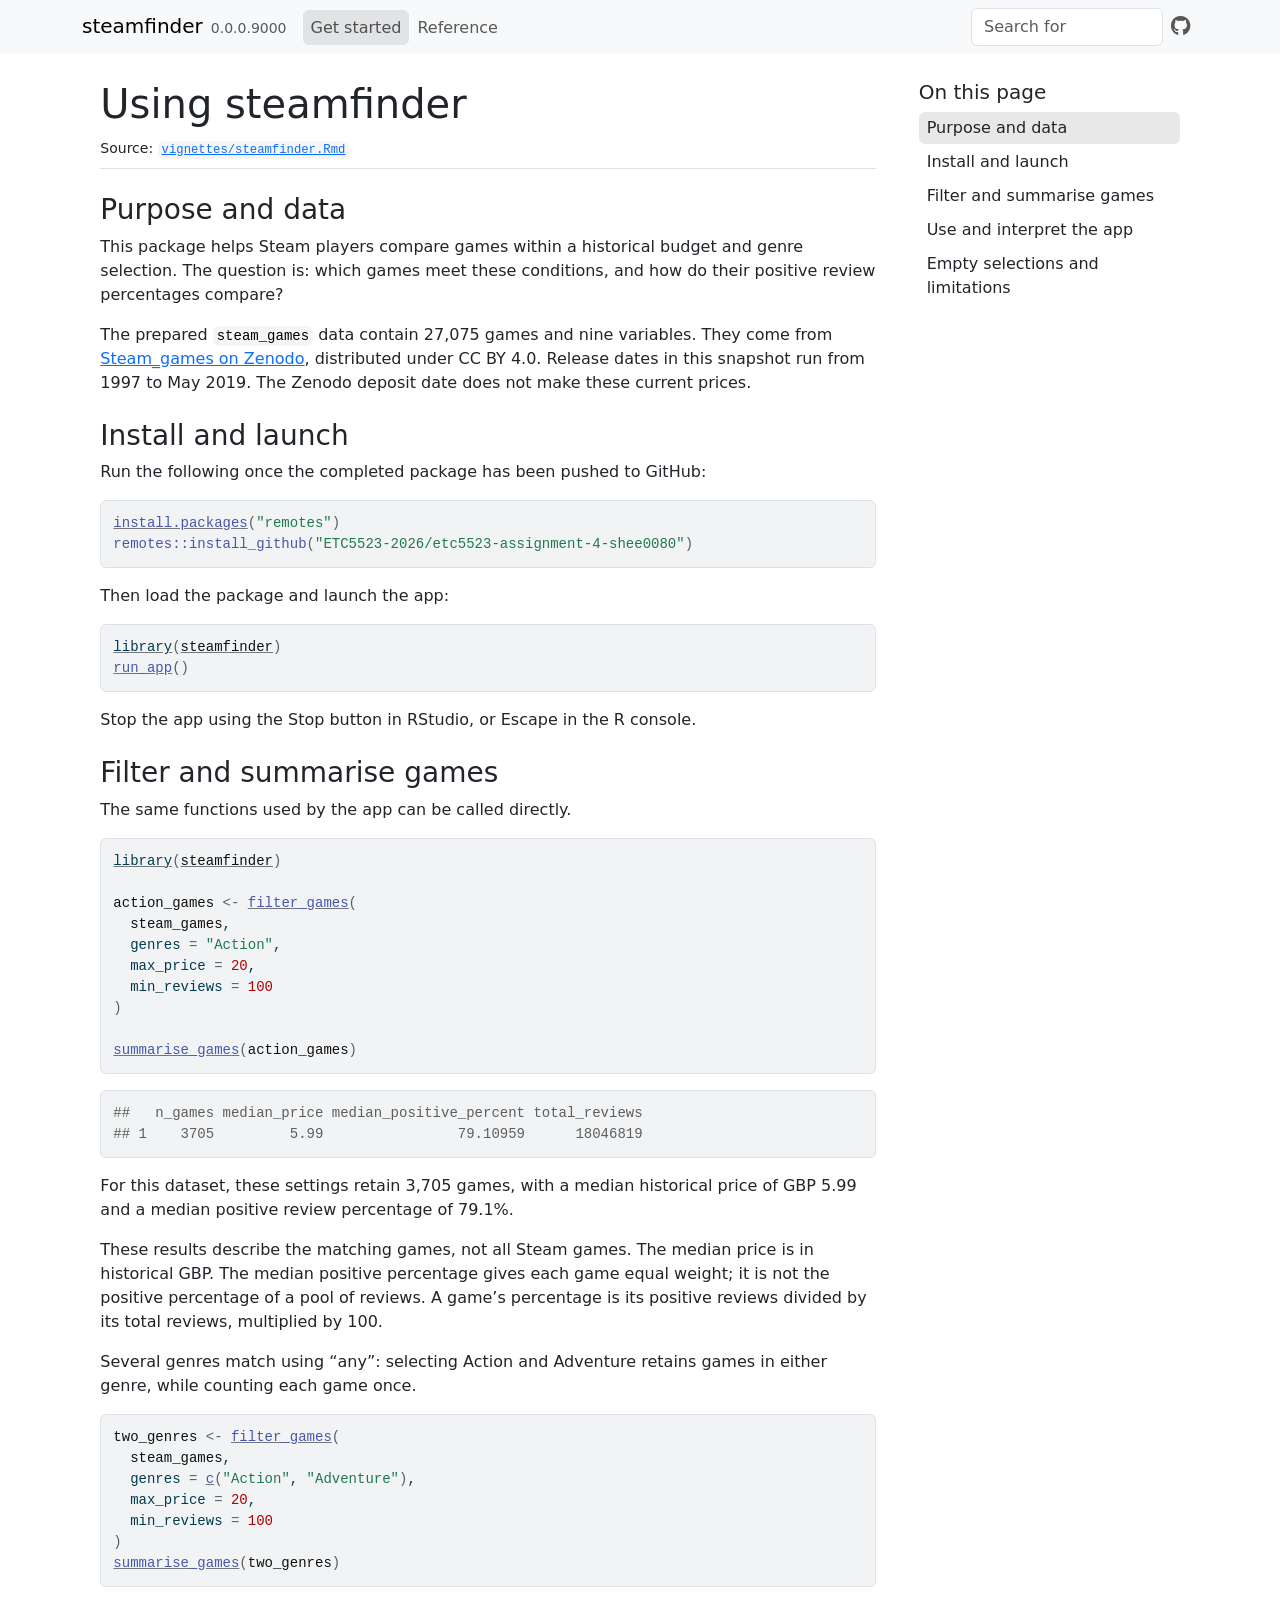
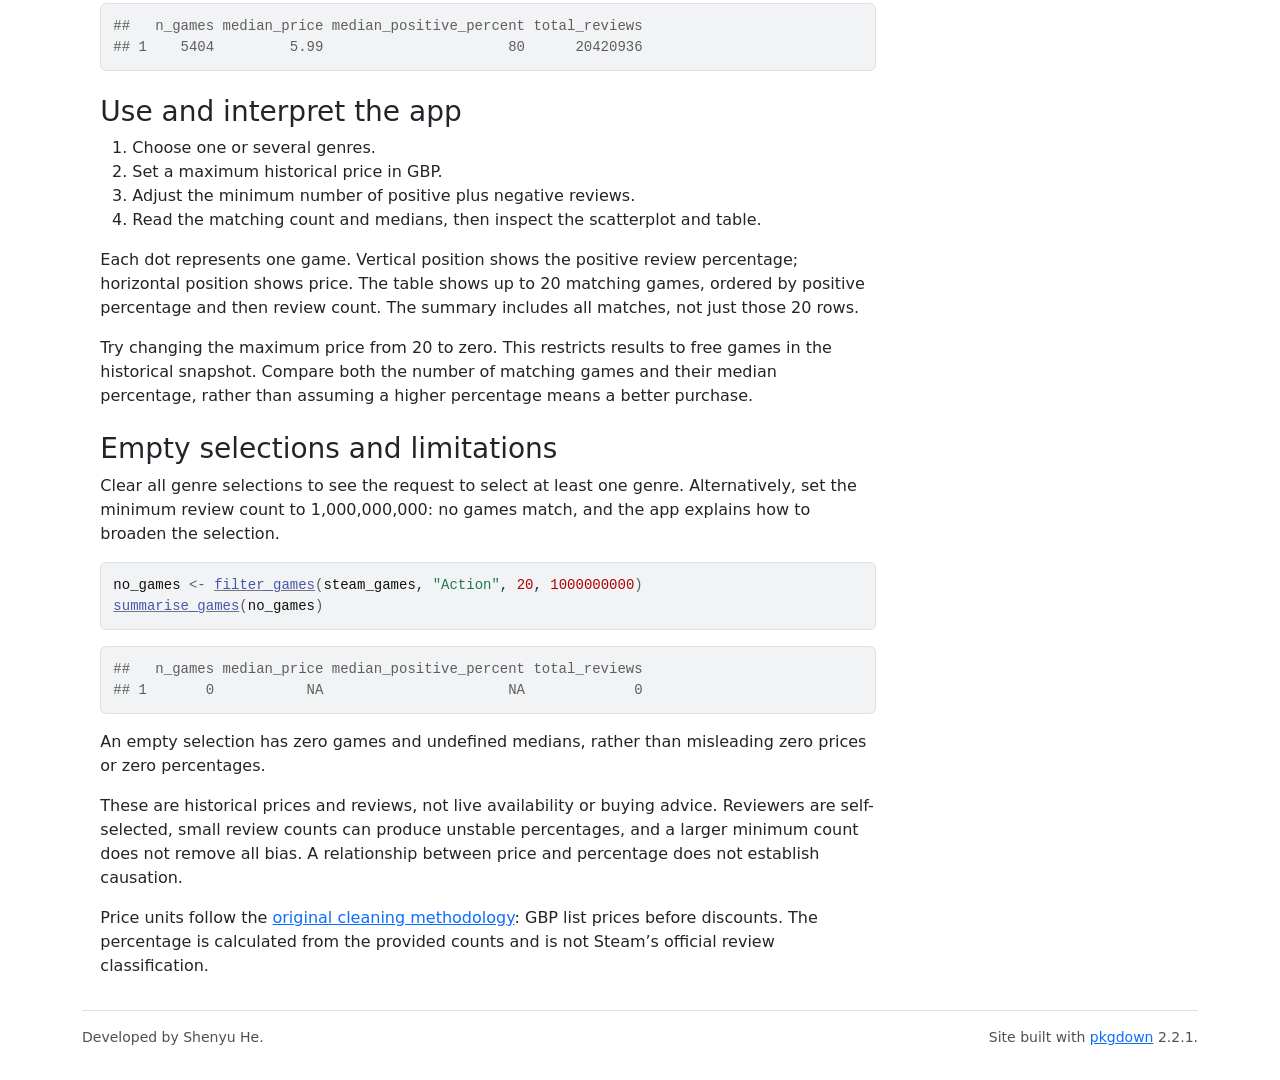
==== articles/steamfinder.html @ 1964ae83 "Deploying to gh-pages from @ ETC5523-2026/etc5523-assignment-4-shee0080@77144363716308f710e8c6a83a91" ====
<!DOCTYPE html>
<!-- Generated by pkgdown: do not edit by hand --><html lang="en">
<head>
<meta charset="UTF-8">
<meta http-equiv="X-UA-Compatible" content="IE=edge">
<meta name="viewport" content="width=device-width, initial-scale=1, shrink-to-fit=no">
<title>Using steamfinder • steamfinder</title>
<script src="../deps/jquery-3.6.0/jquery-3.6.0.min.js"></script><meta name="viewport" content="width=device-width, initial-scale=1, shrink-to-fit=no">
<link href="../deps/bootstrap-5.3.8/bootstrap.min.css" rel="stylesheet">
<script src="../deps/bootstrap-5.3.8/bootstrap.bundle.min.js"></script><link href="../deps/font-awesome-6.5.2/css/all.min.css" rel="stylesheet">
<link href="../deps/font-awesome-6.5.2/css/v4-shims.min.css" rel="stylesheet">
<script src="../deps/headroom-0.11.0/headroom.min.js"></script><script src="../deps/headroom-0.11.0/jQuery.headroom.min.js"></script><script src="../deps/bootstrap-toc-1.0.1/bootstrap-toc.min.js"></script><script src="../deps/clipboard.js-2.0.11/clipboard.min.js"></script><script src="../deps/search-1.0.0/autocomplete.jquery.min.js"></script><script src="../deps/search-1.0.0/fuse.min.js"></script><script src="../deps/search-1.0.0/mark.min.js"></script><!-- pkgdown --><script src="../pkgdown.js"></script><meta property="og:title" content="Using steamfinder">
</head>
<body>
    <a href="#main" class="visually-hidden-focusable">Skip to contents</a>


    <nav class="navbar navbar-expand-lg fixed-top bg-light" data-bs-theme="light" aria-label="Site navigation"><div class="container">

    <a class="navbar-brand me-2" href="../index.html">steamfinder</a>

    <small class="nav-text text-muted me-auto" data-bs-toggle="tooltip" data-bs-placement="bottom" title="">0.0.0.9000</small>


    <button class="navbar-toggler" type="button" data-bs-toggle="collapse" data-bs-target="#navbar" aria-controls="navbar" aria-expanded="false" aria-label="Toggle navigation">
      <span class="navbar-toggler-icon"></span>
    </button>

    <div id="navbar" class="collapse navbar-collapse ms-3">
      <ul class="navbar-nav me-auto">
<li class="active nav-item"><a class="nav-link" href="../articles/steamfinder.html">Get started</a></li>
<li class="nav-item"><a class="nav-link" href="../reference/index.html">Reference</a></li>
      </ul>
<ul class="navbar-nav">
<li class="nav-item"><form class="form-inline" role="search">
 <input class="form-control" type="search" name="search-input" id="search-input" autocomplete="off" aria-label="Search site" placeholder="Search for" data-search-index="../search.json">
</form></li>
<li class="nav-item"><a class="external-link nav-link" href="https://github.com/ETC5523-2026/etc5523-assignment-4-shee0080/" aria-label="GitHub"><span class="fa fab fa-github fa-lg"></span></a></li>
      </ul>
</div>


  </div>
</nav><div class="container template-article">




<div class="row">
  <main id="main" class="col-md-9"><div class="page-header">

      <h1>Using steamfinder</h1>
            
      
      <small class="dont-index">Source: <a href="https://github.com/ETC5523-2026/etc5523-assignment-4-shee0080/blob/main/vignettes/steamfinder.Rmd" class="external-link"><code>vignettes/steamfinder.Rmd</code></a></small>
      <div class="d-none name"><code>steamfinder.Rmd</code></div>
    </div>

    
    
<div class="section level2">
<h2 id="purpose-and-data">Purpose and data<a class="anchor" aria-label="anchor" href="#purpose-and-data"></a>
</h2>
<p>This package helps Steam players compare games within a historical
budget and genre selection. The question is: which games meet these
conditions, and how do their positive review percentages compare?</p>
<p>The prepared <code>steam_games</code> data contain 27,075 games and
nine variables. They come from <a href="https://doi.org/10.5281/zenodo.7904761" class="external-link">Steam_games on Zenodo</a>,
distributed under CC BY 4.0. Release dates in this snapshot run from
1997 to May 2019. The Zenodo deposit date does not make these current
prices.</p>
</div>
<div class="section level2">
<h2 id="install-and-launch">Install and launch<a class="anchor" aria-label="anchor" href="#install-and-launch"></a>
</h2>
<p>Run the following once the completed package has been pushed to
GitHub:</p>
<div class="sourceCode" id="cb1"><pre class="downlit sourceCode r">
<code class="sourceCode R"><span><span class="fu"><a href="https://rdrr.io/r/utils/install.packages.html" class="external-link">install.packages</a></span><span class="op">(</span><span class="st">"remotes"</span><span class="op">)</span></span>
<span><span class="fu">remotes</span><span class="fu">::</span><span class="fu">install_github</span><span class="op">(</span><span class="st">"ETC5523-2026/etc5523-assignment-4-shee0080"</span><span class="op">)</span></span></code></pre></div>
<p>Then load the package and launch the app:</p>
<div class="sourceCode" id="cb2"><pre class="downlit sourceCode r">
<code class="sourceCode R"><span><span class="kw"><a href="https://rdrr.io/r/base/library.html" class="external-link">library</a></span><span class="op">(</span><span class="va"><a href="https://github.com/ETC5523-2026/etc5523-assignment-4-shee0080" class="external-link">steamfinder</a></span><span class="op">)</span></span>
<span><span class="fu"><a href="../reference/run_app.html">run_app</a></span><span class="op">(</span><span class="op">)</span></span></code></pre></div>
<p>Stop the app using the Stop button in RStudio, or Escape in the R
console.</p>
</div>
<div class="section level2">
<h2 id="filter-and-summarise-games">Filter and summarise games<a class="anchor" aria-label="anchor" href="#filter-and-summarise-games"></a>
</h2>
<p>The same functions used by the app can be called directly.</p>
<div class="sourceCode" id="cb3"><pre class="downlit sourceCode r">
<code class="sourceCode R"><span><span class="kw"><a href="https://rdrr.io/r/base/library.html" class="external-link">library</a></span><span class="op">(</span><span class="va"><a href="https://github.com/ETC5523-2026/etc5523-assignment-4-shee0080" class="external-link">steamfinder</a></span><span class="op">)</span></span>
<span></span>
<span><span class="va">action_games</span> <span class="op">&lt;-</span> <span class="fu"><a href="../reference/filter_games.html">filter_games</a></span><span class="op">(</span></span>
<span>  <span class="va">steam_games</span>,</span>
<span>  genres <span class="op">=</span> <span class="st">"Action"</span>,</span>
<span>  max_price <span class="op">=</span> <span class="fl">20</span>,</span>
<span>  min_reviews <span class="op">=</span> <span class="fl">100</span></span>
<span><span class="op">)</span></span>
<span></span>
<span><span class="fu"><a href="../reference/summarise_games.html">summarise_games</a></span><span class="op">(</span><span class="va">action_games</span><span class="op">)</span></span></code></pre></div>
<pre><code><span><span class="co">##   n_games median_price median_positive_percent total_reviews</span></span>
<span><span class="co">## 1    3705         5.99                79.10959      18046819</span></span></code></pre>
<p>For this dataset, these settings retain 3,705 games, with a median
historical price of GBP 5.99 and a median positive review percentage of
79.1%.</p>
<p>These results describe the matching games, not all Steam games. The
median price is in historical GBP. The median positive percentage gives
each game equal weight; it is not the positive percentage of a pool of
reviews. A game’s percentage is its positive reviews divided by its
total reviews, multiplied by 100.</p>
<p>Several genres match using “any”: selecting Action and Adventure
retains games in either genre, while counting each game once.</p>
<div class="sourceCode" id="cb5"><pre class="downlit sourceCode r">
<code class="sourceCode R"><span><span class="va">two_genres</span> <span class="op">&lt;-</span> <span class="fu"><a href="../reference/filter_games.html">filter_games</a></span><span class="op">(</span></span>
<span>  <span class="va">steam_games</span>,</span>
<span>  genres <span class="op">=</span> <span class="fu"><a href="https://rdrr.io/r/base/c.html" class="external-link">c</a></span><span class="op">(</span><span class="st">"Action"</span>, <span class="st">"Adventure"</span><span class="op">)</span>,</span>
<span>  max_price <span class="op">=</span> <span class="fl">20</span>,</span>
<span>  min_reviews <span class="op">=</span> <span class="fl">100</span></span>
<span><span class="op">)</span></span>
<span><span class="fu"><a href="../reference/summarise_games.html">summarise_games</a></span><span class="op">(</span><span class="va">two_genres</span><span class="op">)</span></span></code></pre></div>
<pre><code><span><span class="co">##   n_games median_price median_positive_percent total_reviews</span></span>
<span><span class="co">## 1    5404         5.99                      80      20420936</span></span></code></pre>
</div>
<div class="section level2">
<h2 id="use-and-interpret-the-app">Use and interpret the app<a class="anchor" aria-label="anchor" href="#use-and-interpret-the-app"></a>
</h2>
<ol style="list-style-type: decimal">
<li>Choose one or several genres.</li>
<li>Set a maximum historical price in GBP.</li>
<li>Adjust the minimum number of positive plus negative reviews.</li>
<li>Read the matching count and medians, then inspect the scatterplot
and table.</li>
</ol>
<p>Each dot represents one game. Vertical position shows the positive
review percentage; horizontal position shows price. The table shows up
to 20 matching games, ordered by positive percentage and then review
count. The summary includes all matches, not just those 20 rows.</p>
<p>Try changing the maximum price from 20 to zero. This restricts
results to free games in the historical snapshot. Compare both the
number of matching games and their median percentage, rather than
assuming a higher percentage means a better purchase.</p>
</div>
<div class="section level2">
<h2 id="empty-selections-and-limitations">Empty selections and limitations<a class="anchor" aria-label="anchor" href="#empty-selections-and-limitations"></a>
</h2>
<p>Clear all genre selections to see the request to select at least one
genre. Alternatively, set the minimum review count to 1,000,000,000: no
games match, and the app explains how to broaden the selection.</p>
<div class="sourceCode" id="cb7"><pre class="downlit sourceCode r">
<code class="sourceCode R"><span><span class="va">no_games</span> <span class="op">&lt;-</span> <span class="fu"><a href="../reference/filter_games.html">filter_games</a></span><span class="op">(</span><span class="va">steam_games</span>, <span class="st">"Action"</span>, <span class="fl">20</span>, <span class="fl">1000000000</span><span class="op">)</span></span>
<span><span class="fu"><a href="../reference/summarise_games.html">summarise_games</a></span><span class="op">(</span><span class="va">no_games</span><span class="op">)</span></span></code></pre></div>
<pre><code><span><span class="co">##   n_games median_price median_positive_percent total_reviews</span></span>
<span><span class="co">## 1       0           NA                      NA             0</span></span></code></pre>
<p>An empty selection has zero games and undefined medians, rather than
misleading zero prices or zero percentages.</p>
<p>These are historical prices and reviews, not live availability or
buying advice. Reviewers are self-selected, small review counts can
produce unstable percentages, and a larger minimum count does not remove
all bias. A relationship between price and percentage does not establish
causation.</p>
<p>Price units follow the <a href="https://nik-davis.github.io/posts/2019/steam-data-cleaning/" class="external-link">original
cleaning methodology</a>: GBP list prices before discounts. The
percentage is calculated from the provided counts and is not Steam’s
official review classification.</p>
</div>
  </main><aside class="col-md-3"><nav id="toc" aria-label="Table of contents"><h2>On this page</h2>
    </nav></aside>
</div>



    <footer><div class="pkgdown-footer-left">
  <p>Developed by Shenyu He.</p>
</div>

<div class="pkgdown-footer-right">
  <p>Site built with <a href="https://pkgdown.r-lib.org/" class="external-link">pkgdown</a> 2.2.1.</p>
</div>

    </footer>
</div>





  </body>
</html>
---- deps/font-awesome-6.5.2/css/v4-shims.min.css ----
/*!
 * Font Awesome Free 6.5.2 by @fontawesome - https://fontawesome.com
 * License - https://fontawesome.com/license/free (Icons: CC BY 4.0, Fonts: SIL OFL 1.1, Code: MIT License)
 * Copyright 2024 Fonticons, Inc.
 */
.fa.fa-glass:before{content:"\f000"}.fa.fa-envelope-o{font-family:"Font Awesome 6 Free";font-weight:400}.fa.fa-envelope-o:before{content:"\f0e0"}.fa.fa-star-o{font-family:"Font Awesome 6 Free";font-weight:400}.fa.fa-star-o:before{content:"\f005"}.fa.fa-close:before,.fa.fa-remove:before{content:"\f00d"}.fa.fa-gear:before{content:"\f013"}.fa.fa-trash-o{font-family:"Font Awesome 6 Free";font-weight:400}.fa.fa-trash-o:before{content:"\f2ed"}.fa.fa-home:before{content:"\f015"}.fa.fa-file-o{font-family:"Font Awesome 6 Free";font-weight:400}.fa.fa-file-o:before{content:"\f15b"}.fa.fa-clock-o{font-family:"Font Awesome 6 Free";font-weight:400}.fa.fa-clock-o:before{content:"\f017"}.fa.fa-arrow-circle-o-down{font-family:"Font Awesome 6 Free";font-weight:400}.fa.fa-arrow-circle-o-down:before{content:"\f358"}.fa.fa-arrow-circle-o-up{font-family:"Font Awesome 6 Free";font-weight:400}.fa.fa-arrow-circle-o-up:before{content:"\f35b"}.fa.fa-play-circle-o{font-family:"Font Awesome 6 Free";font-weight:400}.fa.fa-play-circle-o:before{content:"\f144"}.fa.fa-repeat:before,.fa.fa-rotate-right:before{content:"\f01e"}.fa.fa-refresh:before{content:"\f021"}.fa.fa-list-alt{font-family:"Font Awesome 6 Free";font-weight:400}.fa.fa-list-alt:before{content:"\f022"}.fa.fa-dedent:before{content:"\f03b"}.fa.fa-video-camera:before{content:"\f03d"}.fa.fa-picture-o{font-family:"Font Awesome 6 Free";font-weight:400}.fa.fa-picture-o:before{content:"\f03e"}.fa.fa-photo{font-family:"Font Awesome 6 Free";font-weight:400}.fa.fa-photo:before{content:"\f03e"}.fa.fa-image{font-family:"Font Awesome 6 Free";font-weight:400}.fa.fa-image:before{content:"\f03e"}.fa.fa-map-marker:before{content:"\f3c5"}.fa.fa-pencil-square-o{font-family:"Font Awesome 6 Free";font-weight:400}.fa.fa-pencil-square-o:before{content:"\f044"}.fa.fa-edit{font-family:"Font Awesome 6 Free";font-weight:400}.fa.fa-edit:before{content:"\f044"}.fa.fa-share-square-o:before{content:"\f14d"}.fa.fa-check-square-o{font-family:"Font Awesome 6 Free";font-weight:400}.fa.fa-check-square-o:before{content:"\f14a"}.fa.fa-arrows:before{content:"\f0b2"}.fa.fa-times-circle-o{font-family:"Font Awesome 6 Free";font-weight:400}.fa.fa-times-circle-o:before{content:"\f057"}.fa.fa-check-circle-o{font-family:"Font Awesome 6 Free";font-weight:400}.fa.fa-check-circle-o:before{content:"\f058"}.fa.fa-mail-forward:before{content:"\f064"}.fa.fa-expand:before{content:"\f424"}.fa.fa-compress:before{content:"\f422"}.fa.fa-eye,.fa.fa-eye-slash{font-family:"Font Awesome 6 Free";font-weight:400}.fa.fa-warning:before{content:"\f071"}.fa.fa-calendar:before{content:"\f073"}.fa.fa-arrows-v:before{content:"\f338"}.fa.fa-arrows-h:before{content:"\f337"}.fa.fa-bar-chart-o:before,.fa.fa-bar-chart:before{content:"\e0e3"}.fa.fa-twitter-square{font-family:"Font Awesome 6 Brands";font-weight:400}.fa.fa-twitter-square:before{content:"\f081"}.fa.fa-facebook-square{font-family:"Font Awesome 6 Brands";font-weight:400}.fa.fa-facebook-square:before{content:"\f082"}.fa.fa-gears:before{content:"\f085"}.fa.fa-thumbs-o-up{font-family:"Font Awesome 6 Free";font-weight:400}.fa.fa-thumbs-o-up:before{content:"\f164"}.fa.fa-thumbs-o-down{font-family:"Font Awesome 6 Free";font-weight:400}.fa.fa-thumbs-o-down:before{content:"\f165"}.fa.fa-heart-o{font-family:"Font Awesome 6 Free";font-weight:400}.fa.fa-heart-o:before{content:"\f004"}.fa.fa-sign-out:before{content:"\f2f5"}.fa.fa-linkedin-square{font-family:"Font Awesome 6 Brands";font-weight:400}.fa.fa-linkedin-square:before{content:"\f08c"}.fa.fa-thumb-tack:before{content:"\f08d"}.fa.fa-external-link:before{content:"\f35d"}.fa.fa-sign-in:before{content:"\f2f6"}.fa.fa-github-square{font-family:"Font Awesome 6 Brands";font-weight:400}.fa.fa-github-square:before{content:"\f092"}.fa.fa-lemon-o{font-family:"Font Awesome 6 Free";font-weight:400}.fa.fa-lemon-o:before{content:"\f094"}.fa.fa-square-o{font-family:"Font Awesome 6 Free";font-weight:400}.fa.fa-square-o:before{content:"\f0c8"}.fa.fa-bookmark-o{font-family:"Font Awesome 6 Free";font-weight:400}.fa.fa-bookmark-o:before{content:"\f02e"}.fa.fa-facebook,.fa.fa-twitter{font-family:"Font Awesome 6 Brands";font-weight:400}.fa.fa-facebook:before{content:"\f39e"}.fa.fa-facebook-f{font-family:"Font Awesome 6 Brands";font-weight:400}.fa.fa-facebook-f:before{content:"\f39e"}.fa.fa-github{font-family:"Font Awesome 6 Brands";font-weight:400}.fa.fa-credit-card{font-family:"Font Awesome 6 Free";font-weight:400}.fa.fa-feed:before{content:"\f09e"}.fa.fa-hdd-o{font-family:"Font Awesome 6 Free";font-weight:400}.fa.fa-hdd-o:before{content:"\f0a0"}.fa.fa-hand-o-right{font-family:"Font Awesome 6 Free";font-weight:400}.fa.fa-hand-o-right:before{content:"\f0a4"}.fa.fa-hand-o-left{font-family:"Font Awesome 6 Free";font-weight:400}.fa.fa-hand-o-left:before{content:"\f0a5"}.fa.fa-hand-o-up{font-family:"Font Awesome 6 Free";font-weight:400}.fa.fa-hand-o-up:before{content:"\f0a6"}.fa.fa-hand-o-down{font-family:"Font Awesome 6 Free";font-weight:400}.fa.fa-hand-o-down:before{content:"\f0a7"}.fa.fa-globe:before{content:"\f57d"}.fa.fa-tasks:before{content:"\f828"}.fa.fa-arrows-alt:before{content:"\f31e"}.fa.fa-group:before{content:"\f0c0"}.fa.fa-chain:before{content:"\f0c1"}.fa.fa-cut:before{content:"\f0c4"}.fa.fa-files-o{font-family:"Font Awesome 6 Free";font-weight:400}.fa.fa-files-o:before{content:"\f0c5"}.fa.fa-floppy-o{font-family:"Font Awesome 6 Free";font-weight:400}.fa.fa-floppy-o:before{content:"\f0c7"}.fa.fa-save{font-family:"Font Awesome 6 Free";font-weight:400}.fa.fa-save:before{content:"\f0c7"}.fa.fa-navicon:before,.fa.fa-reorder:before{content:"\f0c9"}.fa.fa-magic:before{content:"\e2ca"}.fa.fa-pinterest,.fa.fa-pinterest-square{font-family:"Font Awesome 6 Brands";font-weight:400}.fa.fa-pinterest-square:before{content:"\f0d3"}.fa.fa-google-plus-square{font-family:"Font Awesome 6 Brands";font-weight:400}.fa.fa-google-plus-square:before{content:"\f0d4"}.fa.fa-google-plus{font-family:"Font Awesome 6 Brands";font-weight:400}.fa.fa-google-plus:before{content:"\f0d5"}.fa.fa-money:before{content:"\f3d1"}.fa.fa-unsorted:before{content:"\f0dc"}.fa.fa-sort-desc:before{content:"\f0dd"}.fa.fa-sort-asc:before{content:"\f0de"}.fa.fa-linkedin{font-family:"Font Awesome 6 Brands";font-weight:400}.fa.fa-linkedin:before{content:"\f0e1"}.fa.fa-rotate-left:before{content:"\f0e2"}.fa.fa-legal:before{content:"\f0e3"}.fa.fa-dashboard:before,.fa.fa-tachometer:before{content:"\f625"}.fa.fa-comment-o{font-family:"Font Awesome 6 Free";font-weight:400}.fa.fa-comment-o:before{content:"\f075"}.fa.fa-comments-o{font-family:"Font Awesome 6 Free";font-weight:400}.fa.fa-comments-o:before{content:"\f086"}.fa.fa-flash:before{content:"\f0e7"}.fa.fa-clipboard:before{content:"\f0ea"}.fa.fa-lightbulb-o{font-family:"Font Awesome 6 Free";font-weight:400}.fa.fa-lightbulb-o:before{content:"\f0eb"}.fa.fa-exchange:before{content:"\f362"}.fa.fa-cloud-download:before{content:"\f0ed"}.fa.fa-cloud-upload:before{content:"\f0ee"}.fa.fa-bell-o{font-family:"Font Awesome 6 Free";font-weight:400}.fa.fa-bell-o:before{content:"\f0f3"}.fa.fa-cutlery:before{content:"\f2e7"}.fa.fa-file-text-o{font-family:"Font Awesome 6 Free";font-weight:400}.fa.fa-file-text-o:before{content:"\f15c"}.fa.fa-building-o{font-family:"Font Awesome 6 Free";font-weight:400}.fa.fa-building-o:before{content:"\f1ad"}.fa.fa-hospital-o{font-family:"Font Awesome 6 Free";font-weight:400}.fa.fa-hospital-o:before{content:"\f0f8"}.fa.fa-tablet:before{content:"\f3fa"}.fa.fa-mobile-phone:before,.fa.fa-mobile:before{content:"\f3cd"}.fa.fa-circle-o{font-family:"Font Awesome 6 Free";font-weight:400}.fa.fa-circle-o:before{content:"\f111"}.fa.fa-mail-reply:before{content:"\f3e5"}.fa.fa-github-alt{font-family:"Font Awesome 6 Brands";font-weight:400}.fa.fa-folder-o{font-family:"Font Awesome 6 Free";font-weight:400}.fa.fa-folder-o:before{content:"\f07b"}.fa.fa-folder-open-o{font-family:"Font Awesome 6 Free";font-weight:400}.fa.fa-folder-open-o:before{content:"\f07c"}.fa.fa-smile-o{font-family:"Font Awesome 6 Free";font-weight:400}.fa.fa-smile-o:before{content:"\f118"}.fa.fa-frown-o{font-family:"Font Awesome 6 Free";font-weight:400}.fa.fa-frown-o:before{content:"\f119"}.fa.fa-meh-o{font-family:"Font Awesome 6 Free";font-weight:400}.fa.fa-meh-o:before{content:"\f11a"}.fa.fa-keyboard-o{font-family:"Font Awesome 6 Free";font-weight:400}.fa.fa-keyboard-o:before{content:"\f11c"}.fa.fa-flag-o{font-family:"Font Awesome 6 Free";font-weight:400}.fa.fa-flag-o:before{content:"\f024"}.fa.fa-mail-reply-all:before{content:"\f122"}.fa.fa-star-half-o{font-family:"Font Awesome 6 Free";font-weight:400}.fa.fa-star-half-o:before{content:"\f5c0"}.fa.fa-star-half-empty{font-family:"Font Awesome 6 Free";font-weight:400}.fa.fa-star-half-empty:before{content:"\f5c0"}.fa.fa-star-half-full{font-family:"Font Awesome 6 Free";font-weight:400}.fa.fa-star-half-full:before{content:"\f5c0"}.fa.fa-code-fork:before{content:"\f126"}.fa.fa-chain-broken:before,.fa.fa-unlink:before{content:"\f127"}.fa.fa-calendar-o{font-family:"Font Awesome 6 Free";font-weight:400}.fa.fa-calendar-o:before{content:"\f133"}.fa.fa-css3,.fa.fa-html5,.fa.fa-maxcdn{font-family:"Font Awesome 6 Brands";font-weight:400}.fa.fa-unlock-alt:before{content:"\f09c"}.fa.fa-minus-square-o{font-family:"Font Awesome 6 Free";font-weight:400}.fa.fa-minus-square-o:before{content:"\f146"}.fa.fa-level-up:before{content:"\f3bf"}.fa.fa-level-down:before{content:"\f3be"}.fa.fa-pencil-square:before{content:"\f14b"}.fa.fa-external-link-square:before{content:"\f360"}.fa.fa-compass{font-family:"Font Awesome 6 Free";font-weight:400}.fa.fa-caret-square-o-down{font-family:"Font Awesome 6 Free";font-weight:400}.fa.fa-caret-square-o-down:before{content:"\f150"}.fa.fa-toggle-down{font-family:"Font Awesome 6 Free";font-weight:400}.fa.fa-toggle-down:before{content:"\f150"}.fa.fa-caret-square-o-up{font-family:"Font Awesome 6 Free";font-weight:400}.fa.fa-caret-square-o-up:before{content:"\f151"}.fa.fa-toggle-up{font-family:"Font Awesome 6 Free";font-weight:400}.fa.fa-toggle-up:before{content:"\f151"}.fa.fa-caret-square-o-right{font-family:"Font Awesome 6 Free";font-weight:400}.fa.fa-caret-square-o-right:before{content:"\f152"}.fa.fa-toggle-right{font-family:"Font Awesome 6 Free";font-weight:400}.fa.fa-toggle-right:before{content:"\f152"}.fa.fa-eur:before,.fa.fa-euro:before{content:"\f153"}.fa.fa-gbp:before{content:"\f154"}.fa.fa-dollar:before,.fa.fa-usd:before{content:"\24"}.fa.fa-inr:before,.fa.fa-rupee:before{content:"\e1bc"}.fa.fa-cny:before,.fa.fa-jpy:before,.fa.fa-rmb:before,.fa.fa-yen:before{content:"\f157"}.fa.fa-rouble:before,.fa.fa-rub:before,.fa.fa-ruble:before{content:"\f158"}.fa.fa-krw:before,.fa.fa-won:before{content:"\f159"}.fa.fa-bitcoin,.fa.fa-btc{font-family:"Font Awesome 6 Brands";font-weight:400}.fa.fa-bitcoin:before{content:"\f15a"}.fa.fa-file-text:before{content:"\f15c"}.fa.fa-sort-alpha-asc:before{content:"\f15d"}.fa.fa-sort-alpha-desc:before{content:"\f881"}.fa.fa-sort-amount-asc:before{content:"\f884"}.fa.fa-sort-amount-desc:before{content:"\f160"}.fa.fa-sort-numeric-asc:before{content:"\f162"}.fa.fa-sort-numeric-desc:before{content:"\f886"}.fa.fa-youtube-square{font-family:"Font Awesome 6 Brands";font-weight:400}.fa.fa-youtube-square:before{content:"\f431"}.fa.fa-xing,.fa.fa-xing-square,.fa.fa-youtube{font-family:"Font Awesome 6 Brands";font-weight:400}.fa.fa-xing-square:before{content:"\f169"}.fa.fa-youtube-play{font-family:"Font Awesome 6 Brands";font-weight:400}.fa.fa-youtube-play:before{content:"\f167"}.fa.fa-adn,.fa.fa-bitbucket,.fa.fa-bitbucket-square,.fa.fa-dropbox,.fa.fa-flickr,.fa.fa-instagram,.fa.fa-stack-overflow{font-family:"Font Awesome 6 Brands";font-weight:400}.fa.fa-bitbucket-square:before{content:"\f171"}.fa.fa-tumblr,.fa.fa-tumblr-square{font-family:"Font Awesome 6 Brands";font-weight:400}.fa.fa-tumblr-square:before{content:"\f174"}.fa.fa-long-arrow-down:before{content:"\f309"}.fa.fa-long-arrow-up:before{content:"\f30c"}.fa.fa-long-arrow-left:before{content:"\f30a"}.fa.fa-long-arrow-right:before{content:"\f30b"}.fa.fa-android,.fa.fa-apple,.fa.fa-dribbble,.fa.fa-foursquare,.fa.fa-gittip,.fa.fa-gratipay,.fa.fa-linux,.fa.fa-skype,.fa.fa-trello,.fa.fa-windows{font-family:"Font Awesome 6 Brands";font-weight:400}.fa.fa-gittip:before{content:"\f184"}.fa.fa-sun-o{font-family:"Font Awesome 6 Free";font-weight:400}.fa.fa-sun-o:before{content:"\f185"}.fa.fa-moon-o{font-family:"Font Awesome 6 Free";font-weight:400}.fa.fa-moon-o:before{content:"\f186"}.fa.fa-pagelines,.fa.fa-renren,.fa.fa-stack-exchange,.fa.fa-vk,.fa.fa-weibo{font-family:"Font Awesome 6 Brands";font-weight:400}.fa.fa-arrow-circle-o-right{font-family:"Font Awesome 6 Free";font-weight:400}.fa.fa-arrow-circle-o-right:before{content:"\f35a"}.fa.fa-arrow-circle-o-left{font-family:"Font Awesome 6 Free";font-weight:400}.fa.fa-arrow-circle-o-left:before{content:"\f359"}.fa.fa-caret-square-o-left{font-family:"Font Awesome 6 Free";font-weight:400}.fa.fa-caret-square-o-left:before{content:"\f191"}.fa.fa-toggle-left{font-family:"Font Awesome 6 Free";font-weight:400}.fa.fa-toggle-left:before{content:"\f191"}.fa.fa-dot-circle-o{font-family:"Font Awesome 6 Free";font-weight:400}.fa.fa-dot-circle-o:before{content:"\f192"}.fa.fa-vimeo-square{font-family:"Font Awesome 6 Brands";font-weight:400}.fa.fa-vimeo-square:before{content:"\f194"}.fa.fa-try:before,.fa.fa-turkish-lira:before{content:"\e2bb"}.fa.fa-plus-square-o{font-family:"Font Awesome 6 Free";font-weight:400}.fa.fa-plus-square-o:before{content:"\f0fe"}.fa.fa-openid,.fa.fa-slack,.fa.fa-wordpress{font-family:"Font Awesome 6 Brands";font-weight:400}.fa.fa-bank:before,.fa.fa-institution:before{content:"\f19c"}.fa.fa-mortar-board:before{content:"\f19d"}.fa.fa-google,.fa.fa-reddit,.fa.fa-reddit-square,.fa.fa-yahoo{font-family:"Font Awesome 6 Brands";font-weight:400}.fa.fa-reddit-square:before{content:"\f1a2"}.fa.fa-behance,.fa.fa-behance-square,.fa.fa-delicious,.fa.fa-digg,.fa.fa-drupal,.fa.fa-joomla,.fa.fa-pied-piper-alt,.fa.fa-pied-piper-pp,.fa.fa-stumbleupon,.fa.fa-stumbleupon-circle{font-family:"Font Awesome 6 Brands";font-weight:400}.fa.fa-behance-square:before{content:"\f1b5"}.fa.fa-steam,.fa.fa-steam-square{font-family:"Font Awesome 6 Brands";font-weight:400}.fa.fa-steam-square:before{content:"\f1b7"}.fa.fa-automobile:before{content:"\f1b9"}.fa.fa-cab:before{content:"\f1ba"}.fa.fa-deviantart,.fa.fa-soundcloud,.fa.fa-spotify{font-family:"Font Awesome 6 Brands";font-weight:400}.fa.fa-file-pdf-o{font-family:"Font Awesome 6 Free";font-weight:400}.fa.fa-file-pdf-o:before{content:"\f1c1"}.fa.fa-file-word-o{font-family:"Font Awesome 6 Free";font-weight:400}.fa.fa-file-word-o:before{content:"\f1c2"}.fa.fa-file-excel-o{font-family:"Font Awesome 6 Free";font-weight:400}.fa.fa-file-excel-o:before{content:"\f1c3"}.fa.fa-file-powerpoint-o{font-family:"Font Awesome 6 Free";font-weight:400}.fa.fa-file-powerpoint-o:before{content:"\f1c4"}.fa.fa-file-image-o{font-family:"Font Awesome 6 Free";font-weight:400}.fa.fa-file-image-o:before{content:"\f1c5"}.fa.fa-file-photo-o{font-family:"Font Awesome 6 Free";font-weight:400}.fa.fa-file-photo-o:before{content:"\f1c5"}.fa.fa-file-picture-o{font-family:"Font Awesome 6 Free";font-weight:400}.fa.fa-file-picture-o:before{content:"\f1c5"}.fa.fa-file-archive-o{font-family:"Font Awesome 6 Free";font-weight:400}.fa.fa-file-archive-o:before{content:"\f1c6"}.fa.fa-file-zip-o{font-family:"Font Awesome 6 Free";font-weight:400}.fa.fa-file-zip-o:before{content:"\f1c6"}.fa.fa-file-audio-o{font-family:"Font Awesome 6 Free";font-weight:400}.fa.fa-file-audio-o:before{content:"\f1c7"}.fa.fa-file-sound-o{font-family:"Font Awesome 6 Free";font-weight:400}.fa.fa-file-sound-o:before{content:"\f1c7"}.fa.fa-file-video-o{font-family:"Font Awesome 6 Free";font-weight:400}.fa.fa-file-video-o:before{content:"\f1c8"}.fa.fa-file-movie-o{font-family:"Font Awesome 6 Free";font-weight:400}.fa.fa-file-movie-o:before{content:"\f1c8"}.fa.fa-file-code-o{font-family:"Font Awesome 6 Free";font-weight:400}.fa.fa-file-code-o:before{content:"\f1c9"}.fa.fa-codepen,.fa.fa-jsfiddle,.fa.fa-vine{font-family:"Font Awesome 6 Brands";font-weight:400}.fa.fa-life-bouy:before,.fa.fa-life-buoy:before,.fa.fa-life-saver:before,.fa.fa-support:before{content:"\f1cd"}.fa.fa-circle-o-notch:before{content:"\f1ce"}.fa.fa-ra,.fa.fa-rebel{font-family:"Font Awesome 6 Brands";font-weight:400}.fa.fa-ra:before{content:"\f1d0"}.fa.fa-resistance{font-family:"Font Awesome 6 Brands";font-weight:400}.fa.fa-resistance:before{content:"\f1d0"}.fa.fa-empire,.fa.fa-ge{font-family:"Font Awesome 6 Brands";font-weight:400}.fa.fa-ge:before{content:"\f1d1"}.fa.fa-git-square{font-family:"Font Awesome 6 Brands";font-weight:400}.fa.fa-git-square:before{content:"\f1d2"}.fa.fa-git,.fa.fa-hacker-news,.fa.fa-y-combinator-square{font-family:"Font Awesome 6 Brands";font-weight:400}.fa.fa-y-combinator-square:before{content:"\f1d4"}.fa.fa-yc-square{font-family:"Font Awesome 6 Brands";font-weight:400}.fa.fa-yc-square:before{content:"\f1d4"}.fa.fa-qq,.fa.fa-tencent-weibo,.fa.fa-wechat,.fa.fa-weixin{font-family:"Font Awesome 6 Brands";font-weight:400}.fa.fa-wechat:before{content:"\f1d7"}.fa.fa-send:before{content:"\f1d8"}.fa.fa-paper-plane-o{font-family:"Font Awesome 6 Free";font-weight:400}.fa.fa-paper-plane-o:before{content:"\f1d8"}.fa.fa-send-o{font-family:"Font Awesome 6 Free";font-weight:400}.fa.fa-send-o:before{content:"\f1d8"}.fa.fa-circle-thin{font-family:"Font Awesome 6 Free";font-weight:400}.fa.fa-circle-thin:before{content:"\f111"}.fa.fa-header:before{content:"\f1dc"}.fa.fa-futbol-o{font-family:"Font Awesome 6 Free";font-weight:400}.fa.fa-futbol-o:before{content:"\f1e3"}.fa.fa-soccer-ball-o{font-family:"Font Awesome 6 Free";font-weight:400}.fa.fa-soccer-ball-o:before{content:"\f1e3"}.fa.fa-slideshare,.fa.fa-twitch,.fa.fa-yelp{font-family:"Font Awesome 6 Brands";font-weight:400}.fa.fa-newspaper-o{font-family:"Font Awesome 6 Free";font-weight:400}.fa.fa-newspaper-o:before{content:"\f1ea"}.fa.fa-cc-amex,.fa.fa-cc-discover,.fa.fa-cc-mastercard,.fa.fa-cc-paypal,.fa.fa-cc-stripe,.fa.fa-cc-visa,.fa.fa-google-wallet,.fa.fa-paypal{font-family:"Font Awesome 6 Brands";font-weight:400}.fa.fa-bell-slash-o{font-family:"Font Awesome 6 Free";font-weight:400}.fa.fa-bell-slash-o:before{content:"\f1f6"}.fa.fa-trash:before{content:"\f2ed"}.fa.fa-copyright{font-family:"Font Awesome 6 Free";font-weight:400}.fa.fa-eyedropper:before{content:"\f1fb"}.fa.fa-area-chart:before{content:"\f1fe"}.fa.fa-pie-chart:before{content:"\f200"}.fa.fa-line-chart:before{content:"\f201"}.fa.fa-lastfm,.fa.fa-lastfm-square{font-family:"Font Awesome 6 Brands";font-weight:400}.fa.fa-lastfm-square:before{content:"\f203"}.fa.fa-angellist,.fa.fa-ioxhost{font-family:"Font Awesome 6 Brands";font-weight:400}.fa.fa-cc{font-family:"Font Awesome 6 Free";font-weight:400}.fa.fa-cc:before{content:"\f20a"}.fa.fa-ils:before,.fa.fa-shekel:before,.fa.fa-sheqel:before{content:"\f20b"}.fa.fa-buysellads,.fa.fa-connectdevelop,.fa.fa-dashcube,.fa.fa-forumbee,.fa.fa-leanpub,.fa.fa-sellsy,.fa.fa-shirtsinbulk,.fa.fa-simplybuilt,.fa.fa-skyatlas{font-family:"Font Awesome 6 Brands";font-weight:400}.fa.fa-diamond{font-family:"Font Awesome 6 Free";font-weight:400}.fa.fa-diamond:before{content:"\f3a5"}.fa.fa-intersex:before,.fa.fa-transgender:before{content:"\f224"}.fa.fa-transgender-alt:before{content:"\f225"}.fa.fa-facebook-official{font-family:"Font Awesome 6 Brands";font-weight:400}.fa.fa-facebook-official:before{content:"\f09a"}.fa.fa-pinterest-p,.fa.fa-whatsapp{font-family:"Font Awesome 6 Brands";font-weight:400}.fa.fa-hotel:before{content:"\f236"}.fa.fa-medium,.fa.fa-viacoin,.fa.fa-y-combinator,.fa.fa-yc{font-family:"Font Awesome 6 Brands";font-weight:400}.fa.fa-yc:before{content:"\f23b"}.fa.fa-expeditedssl,.fa.fa-opencart,.fa.fa-optin-monster{font-family:"Font Awesome 6 Brands";font-weight:400}.fa.fa-battery-4:before,.fa.fa-battery:before{content:"\f240"}.fa.fa-battery-3:before{content:"\f241"}.fa.fa-battery-2:before{content:"\f242"}.fa.fa-battery-1:before{content:"\f243"}.fa.fa-battery-0:before{content:"\f244"}.fa.fa-object-group,.fa.fa-object-ungroup,.fa.fa-sticky-note-o{font-family:"Font Awesome 6 Free";font-weight:400}.fa.fa-sticky-note-o:before{content:"\f249"}.fa.fa-cc-diners-club,.fa.fa-cc-jcb{font-family:"Font Awesome 6 Brands";font-weight:400}.fa.fa-clone{font-family:"Font Awesome 6 Free";font-weight:400}.fa.fa-hourglass-o:before{content:"\f254"}.fa.fa-hourglass-1:before{content:"\f251"}.fa.fa-hourglass-2:before{content:"\f252"}.fa.fa-hourglass-3:before{content:"\f253"}.fa.fa-hand-rock-o{font-family:"Font Awesome 6 Free";font-weight:400}.fa.fa-hand-rock-o:before{content:"\f255"}.fa.fa-hand-grab-o{font-family:"Font Awesome 6 Free";font-weight:400}.fa.fa-hand-grab-o:before{content:"\f255"}.fa.fa-hand-paper-o{font-family:"Font Awesome 6 Free";font-weight:400}.fa.fa-hand-paper-o:before{content:"\f256"}.fa.fa-hand-stop-o{font-family:"Font Awesome 6 Free";font-weight:400}.fa.fa-hand-stop-o:before{content:"\f256"}.fa.fa-hand-scissors-o{font-family:"Font Awesome 6 Free";font-weight:400}.fa.fa-hand-scissors-o:before{content:"\f257"}.fa.fa-hand-lizard-o{font-family:"Font Awesome 6 Free";font-weight:400}.fa.fa-hand-lizard-o:before{content:"\f258"}.fa.fa-hand-spock-o{font-family:"Font Awesome 6 Free";font-weight:400}.fa.fa-hand-spock-o:before{content:"\f259"}.fa.fa-hand-pointer-o{font-family:"Font Awesome 6 Free";font-weight:400}.fa.fa-hand-pointer-o:before{content:"\f25a"}.fa.fa-hand-peace-o{font-family:"Font Awesome 6 Free";font-weight:400}.fa.fa-hand-peace-o:before{content:"\f25b"}.fa.fa-registered{font-family:"Font Awesome 6 Free";font-weight:400}.fa.fa-creative-commons,.fa.fa-gg,.fa.fa-gg-circle,.fa.fa-odnoklassniki,.fa.fa-odnoklassniki-square{font-family:"Font Awesome 6 Brands";font-weight:400}.fa.fa-odnoklassniki-square:before{content:"\f264"}.fa.fa-chrome,.fa.fa-firefox,.fa.fa-get-pocket,.fa.fa-internet-explorer,.fa.fa-opera,.fa.fa-safari,.fa.fa-wikipedia-w{font-family:"Font Awesome 6 Brands";font-weight:400}.fa.fa-television:before{content:"\f26c"}.fa.fa-500px,.fa.fa-amazon,.fa.fa-contao{font-family:"Font Awesome 6 Brands";font-weight:400}.fa.fa-calendar-plus-o{font-family:"Font Awesome 6 Free";font-weight:400}.fa.fa-calendar-plus-o:before{content:"\f271"}.fa.fa-calendar-minus-o{font-family:"Font Awesome 6 Free";font-weight:400}.fa.fa-calendar-minus-o:before{content:"\f272"}.fa.fa-calendar-times-o{font-family:"Font Awesome 6 Free";font-weight:400}.fa.fa-calendar-times-o:before{content:"\f273"}.fa.fa-calendar-check-o{font-family:"Font Awesome 6 Free";font-weight:400}.fa.fa-calendar-check-o:before{content:"\f274"}.fa.fa-map-o{font-family:"Font Awesome 6 Free";font-weight:400}.fa.fa-map-o:before{content:"\f279"}.fa.fa-commenting:before{content:"\f4ad"}.fa.fa-commenting-o{font-family:"Font Awesome 6 Free";font-weight:400}.fa.fa-commenting-o:before{content:"\f4ad"}.fa.fa-houzz,.fa.fa-vimeo{font-family:"Font Awesome 6 Brands";font-weight:400}.fa.fa-vimeo:before{content:"\f27d"}.fa.fa-black-tie,.fa.fa-edge,.fa.fa-fonticons,.fa.fa-reddit-alien{font-family:"Font Awesome 6 Brands";font-weight:400}.fa.fa-credit-card-alt:before{content:"\f09d"}.fa.fa-codiepie,.fa.fa-fort-awesome,.fa.fa-mixcloud,.fa.fa-modx,.fa.fa-product-hunt,.fa.fa-scribd,.fa.fa-usb{font-family:"Font Awesome 6 Brands";font-weight:400}.fa.fa-pause-circle-o{font-family:"Font Awesome 6 Free";font-weight:400}.fa.fa-pause-circle-o:before{content:"\f28b"}.fa.fa-stop-circle-o{font-family:"Font Awesome 6 Free";font-weight:400}.fa.fa-stop-circle-o:before{content:"\f28d"}.fa.fa-bluetooth,.fa.fa-bluetooth-b,.fa.fa-envira,.fa.fa-gitlab,.fa.fa-wheelchair-alt,.fa.fa-wpbeginner,.fa.fa-wpforms{font-family:"Font Awesome 6 Brands";font-weight:400}.fa.fa-wheelchair-alt:before{content:"\f368"}.fa.fa-question-circle-o{font-family:"Font Awesome 6 Free";font-weight:400}.fa.fa-question-circle-o:before{content:"\f059"}.fa.fa-volume-control-phone:before{content:"\f2a0"}.fa.fa-asl-interpreting:before{content:"\f2a3"}.fa.fa-deafness:before,.fa.fa-hard-of-hearing:before{content:"\f2a4"}.fa.fa-glide,.fa.fa-glide-g{font-family:"Font Awesome 6 Brands";font-weight:400}.fa.fa-signing:before{content:"\f2a7"}.fa.fa-viadeo,.fa.fa-viadeo-square{font-family:"Font Awesome 6 Brands";font-weight:400}.fa.fa-viadeo-square:before{content:"\f2aa"}.fa.fa-snapchat,.fa.fa-snapchat-ghost{font-family:"Font Awesome 6 Brands";font-weight:400}.fa.fa-snapchat-ghost:before{content:"\f2ab"}.fa.fa-snapchat-square{font-family:"Font Awesome 6 Brands";font-weight:400}.fa.fa-snapchat-square:before{content:"\f2ad"}.fa.fa-first-order,.fa.fa-google-plus-official,.fa.fa-pied-piper,.fa.fa-themeisle,.fa.fa-yoast{font-family:"Font Awesome 6 Brands";font-weight:400}.fa.fa-google-plus-official:before{content:"\f2b3"}.fa.fa-google-plus-circle{font-family:"Font Awesome 6 Brands";font-weight:400}.fa.fa-google-plus-circle:before{content:"\f2b3"}.fa.fa-fa,.fa.fa-font-awesome{font-family:"Font Awesome 6 Brands";font-weight:400}.fa.fa-fa:before{content:"\f2b4"}.fa.fa-handshake-o{font-family:"Font Awesome 6 Free";font-weight:400}.fa.fa-handshake-o:before{content:"\f2b5"}.fa.fa-envelope-open-o{font-family:"Font Awesome 6 Free";font-weight:400}.fa.fa-envelope-open-o:before{content:"\f2b6"}.fa.fa-linode{font-family:"Font Awesome 6 Brands";font-weight:400}.fa.fa-address-book-o{font-family:"Font Awesome 6 Free";font-weight:400}.fa.fa-address-book-o:before{content:"\f2b9"}.fa.fa-vcard:before{content:"\f2bb"}.fa.fa-address-card-o{font-family:"Font Awesome 6 Free";font-weight:400}.fa.fa-address-card-o:before{content:"\f2bb"}.fa.fa-vcard-o{font-family:"Font Awesome 6 Free";font-weight:400}.fa.fa-vcard-o:before{content:"\f2bb"}.fa.fa-user-circle-o{font-family:"Font Awesome 6 Free";font-weight:400}.fa.fa-user-circle-o:before{content:"\f2bd"}.fa.fa-user-o{font-family:"Font Awesome 6 Free";font-weight:400}.fa.fa-user-o:before{content:"\f007"}.fa.fa-id-badge{font-family:"Font Awesome 6 Free";font-weight:400}.fa.fa-drivers-license:before{content:"\f2c2"}.fa.fa-id-card-o{font-family:"Font Awesome 6 Free";font-weight:400}.fa.fa-id-card-o:before{content:"\f2c2"}.fa.fa-drivers-license-o{font-family:"Font Awesome 6 Free";font-weight:400}.fa.fa-drivers-license-o:before{content:"\f2c2"}.fa.fa-free-code-camp,.fa.fa-quora,.fa.fa-telegram{font-family:"Font Awesome 6 Brands";font-weight:400}.fa.fa-thermometer-4:before,.fa.fa-thermometer:before{content:"\f2c7"}.fa.fa-thermometer-3:before{content:"\f2c8"}.fa.fa-thermometer-2:before{content:"\f2c9"}.fa.fa-thermometer-1:before{content:"\f2ca"}.fa.fa-thermometer-0:before{content:"\f2cb"}.fa.fa-bathtub:before,.fa.fa-s15:before{content:"\f2cd"}.fa.fa-window-maximize,.fa.fa-window-restore{font-family:"Font Awesome 6 Free";font-weight:400}.fa.fa-times-rectangle:before{content:"\f410"}.fa.fa-window-close-o{font-family:"Font Awesome 6 Free";font-weight:400}.fa.fa-window-close-o:before{content:"\f410"}.fa.fa-times-rectangle-o{font-family:"Font Awesome 6 Free";font-weight:400}.fa.fa-times-rectangle-o:before{content:"\f410"}.fa.fa-bandcamp,.fa.fa-eercast,.fa.fa-etsy,.fa.fa-grav,.fa.fa-imdb,.fa.fa-ravelry{font-family:"Font Awesome 6 Brands";font-weight:400}.fa.fa-eercast:before{content:"\f2da"}.fa.fa-snowflake-o{font-family:"Font Awesome 6 Free";font-weight:400}.fa.fa-snowflake-o:before{content:"\f2dc"}.fa.fa-meetup,.fa.fa-superpowers,.fa.fa-wpexplorer{font-family:"Font Awesome 6 Brands";font-weight:400}
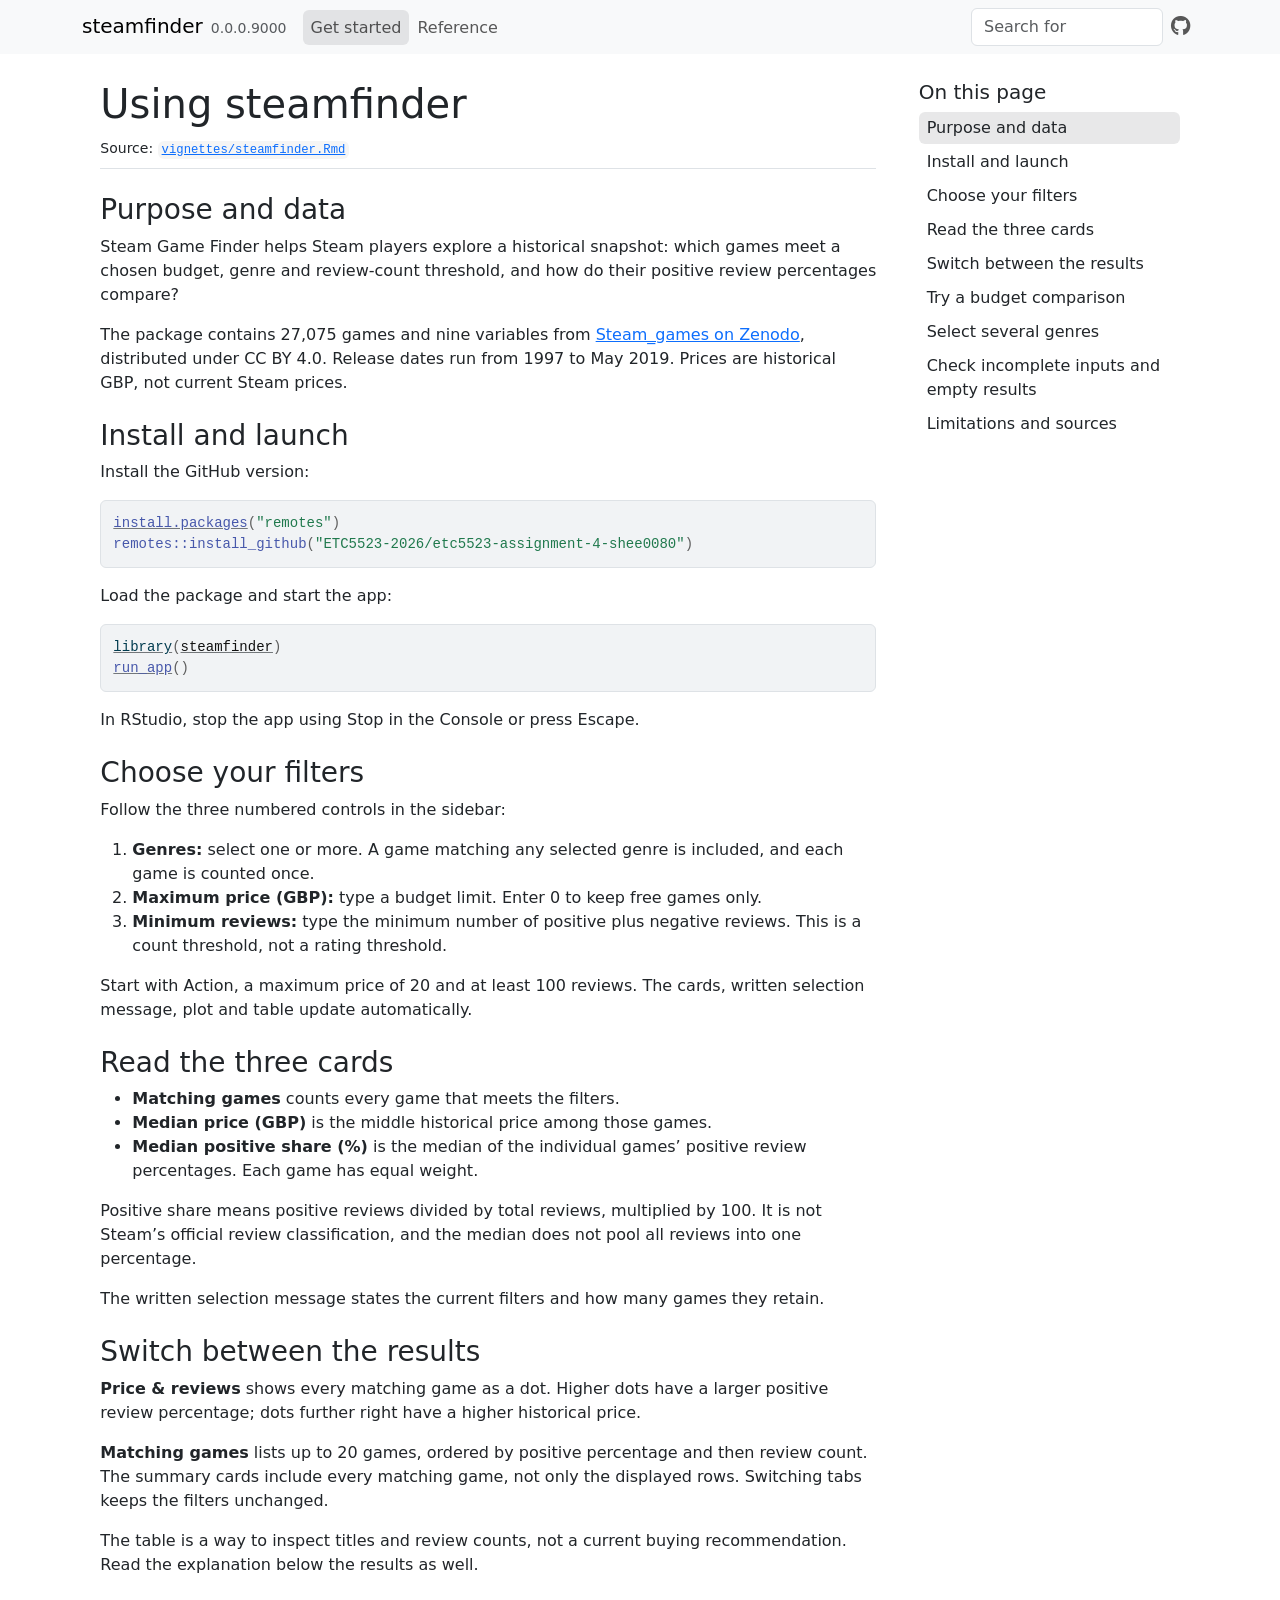
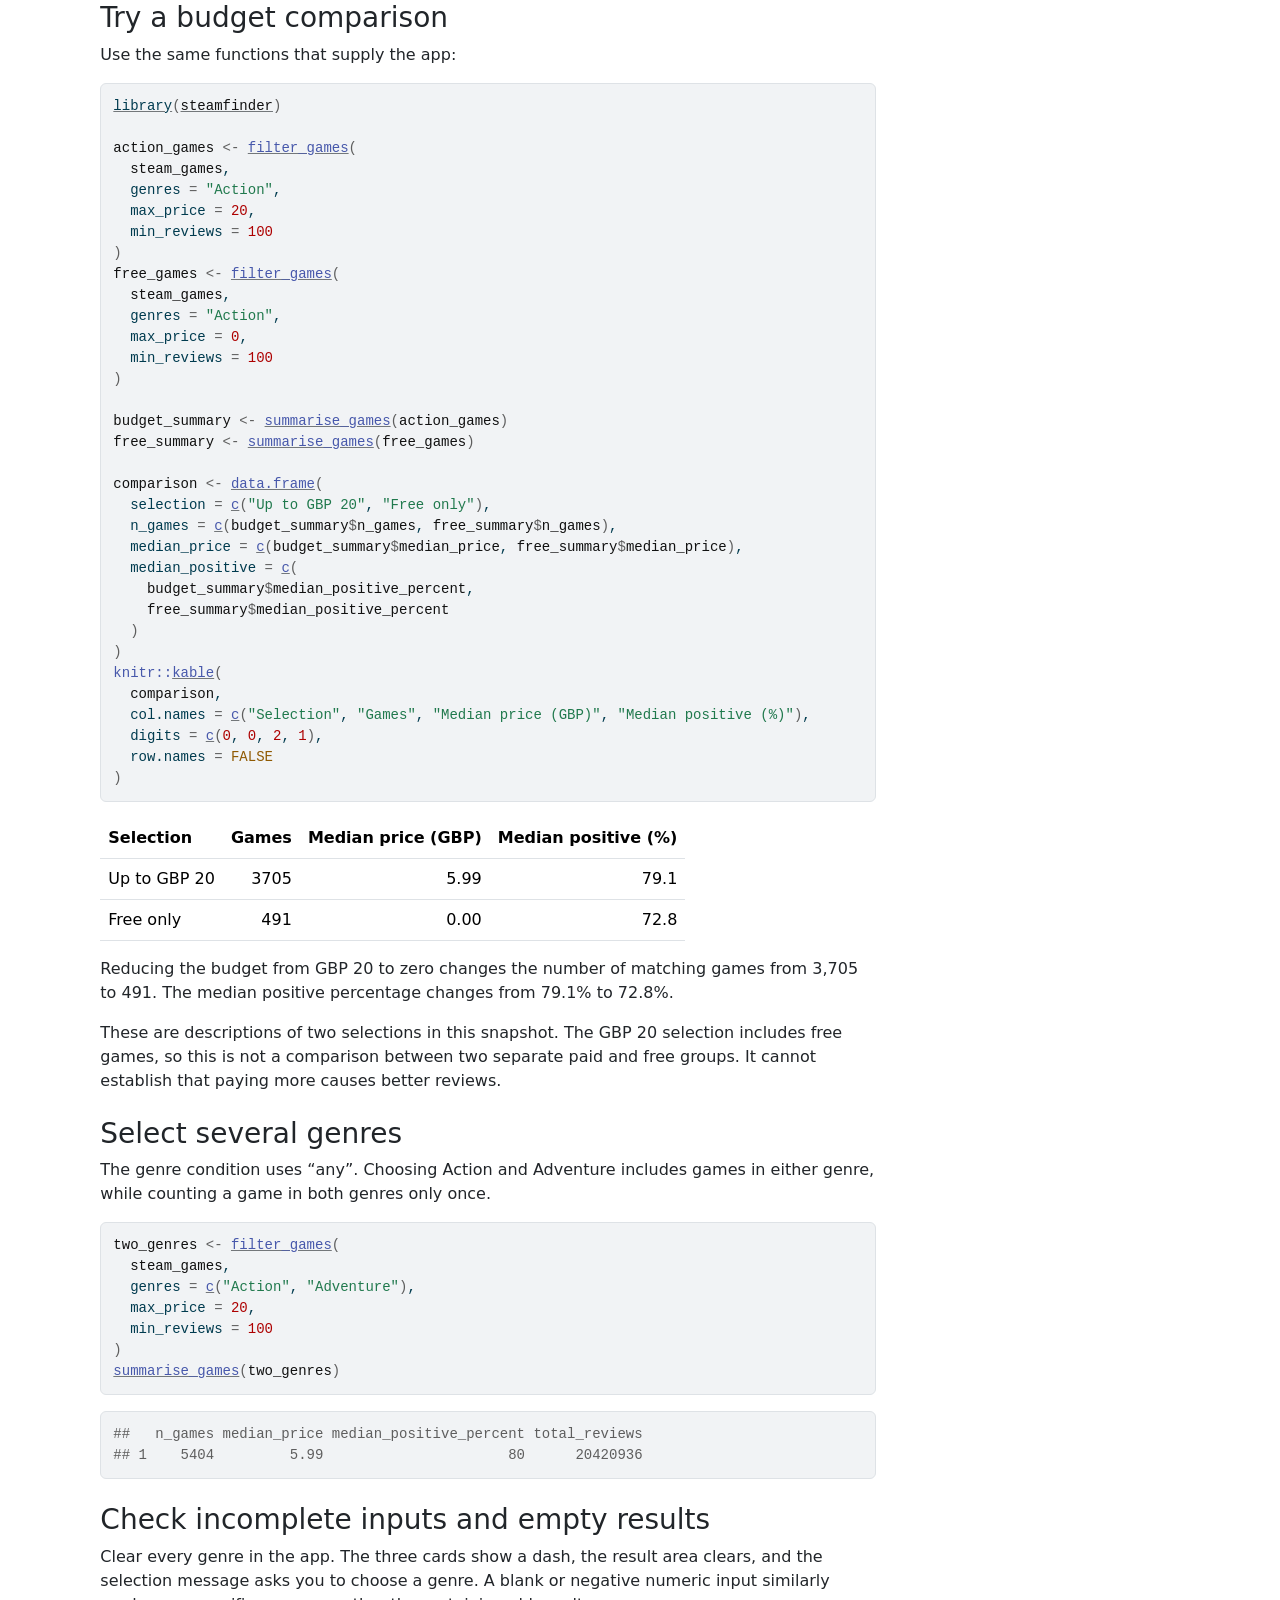
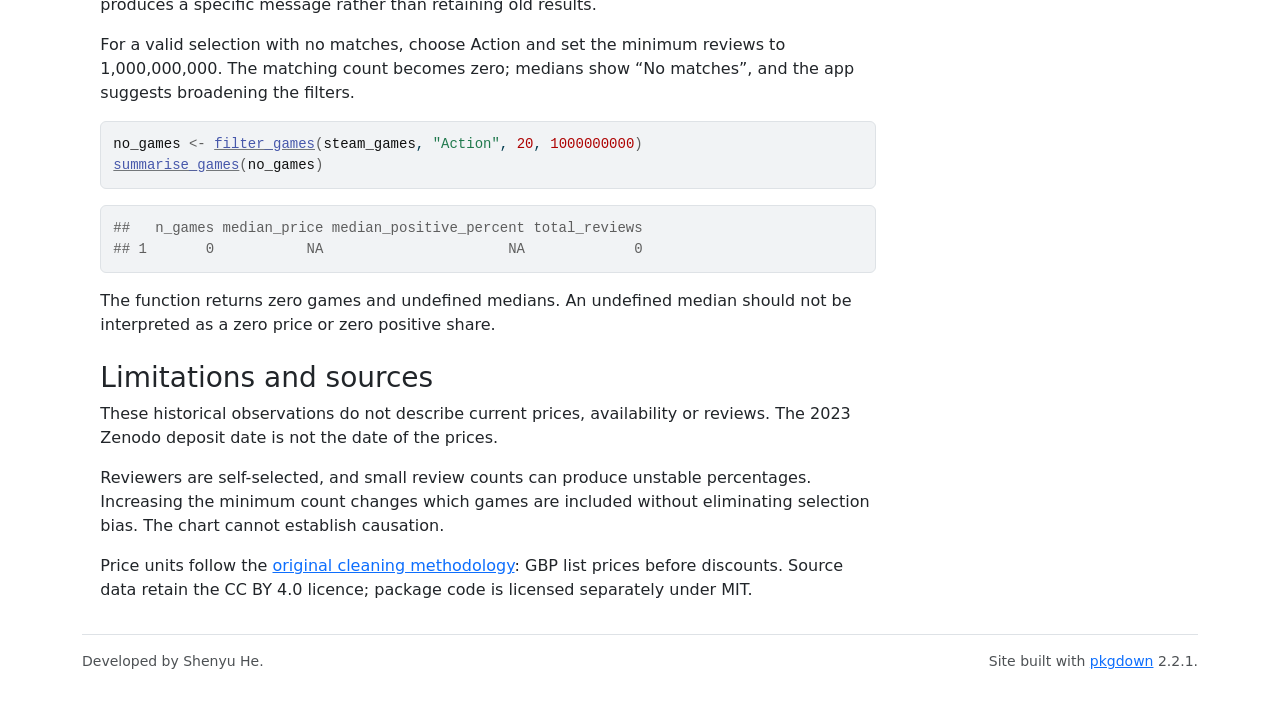
==== commit fb4ae1bd: "Deploying to gh-pages from @ ETC5523-2026/etc5523-assignment-4-shee0080@596b35aa4e2bc46bad2d8ef86c25" ====
--- a/articles/steamfinder.html
+++ b/articles/steamfinder.html
@@ -61,34 +61,86 @@
 <div class="section level2">
 <h2 id="purpose-and-data">Purpose and data<a class="anchor" aria-label="anchor" href="#purpose-and-data"></a>
 </h2>
-<p>This package helps Steam players compare games within a historical
-budget and genre selection. The question is: which games meet these
-conditions, and how do their positive review percentages compare?</p>
-<p>The prepared <code>steam_games</code> data contain 27,075 games and
-nine variables. They come from <a href="https://doi.org/10.5281/zenodo.7904761" class="external-link">Steam_games on Zenodo</a>,
-distributed under CC BY 4.0. Release dates in this snapshot run from
-1997 to May 2019. The Zenodo deposit date does not make these current
-prices.</p>
+<p>Steam Game Finder helps Steam players explore a historical snapshot:
+which games meet a chosen budget, genre and review-count threshold, and
+how do their positive review percentages compare?</p>
+<p>The package contains 27,075 games and nine variables from <a href="https://doi.org/10.5281/zenodo.7904761" class="external-link">Steam_games on Zenodo</a>,
+distributed under CC BY 4.0. Release dates run from 1997 to May 2019.
+Prices are historical GBP, not current Steam prices.</p>
 </div>
 <div class="section level2">
 <h2 id="install-and-launch">Install and launch<a class="anchor" aria-label="anchor" href="#install-and-launch"></a>
 </h2>
-<p>Run the following once the completed package has been pushed to
-GitHub:</p>
+<p>Install the GitHub version:</p>
 <div class="sourceCode" id="cb1"><pre class="downlit sourceCode r">
 <code class="sourceCode R"><span><span class="fu"><a href="https://rdrr.io/r/utils/install.packages.html" class="external-link">install.packages</a></span><span class="op">(</span><span class="st">"remotes"</span><span class="op">)</span></span>
 <span><span class="fu">remotes</span><span class="fu">::</span><span class="fu">install_github</span><span class="op">(</span><span class="st">"ETC5523-2026/etc5523-assignment-4-shee0080"</span><span class="op">)</span></span></code></pre></div>
-<p>Then load the package and launch the app:</p>
+<p>Load the package and start the app:</p>
 <div class="sourceCode" id="cb2"><pre class="downlit sourceCode r">
 <code class="sourceCode R"><span><span class="kw"><a href="https://rdrr.io/r/base/library.html" class="external-link">library</a></span><span class="op">(</span><span class="va"><a href="https://github.com/ETC5523-2026/etc5523-assignment-4-shee0080" class="external-link">steamfinder</a></span><span class="op">)</span></span>
 <span><span class="fu"><a href="../reference/run_app.html">run_app</a></span><span class="op">(</span><span class="op">)</span></span></code></pre></div>
-<p>Stop the app using the Stop button in RStudio, or Escape in the R
-console.</p>
-</div>
-<div class="section level2">
-<h2 id="filter-and-summarise-games">Filter and summarise games<a class="anchor" aria-label="anchor" href="#filter-and-summarise-games"></a>
-</h2>
-<p>The same functions used by the app can be called directly.</p>
+<p>In RStudio, stop the app using Stop in the Console or press
+Escape.</p>
+</div>
+<div class="section level2">
+<h2 id="choose-your-filters">Choose your filters<a class="anchor" aria-label="anchor" href="#choose-your-filters"></a>
+</h2>
+<p>Follow the three numbered controls in the sidebar:</p>
+<ol style="list-style-type: decimal">
+<li>
+<strong>Genres:</strong> select one or more. A game matching any
+selected genre is included, and each game is counted once.</li>
+<li>
+<strong>Maximum price (GBP):</strong> type a budget limit. Enter 0
+to keep free games only.</li>
+<li>
+<strong>Minimum reviews:</strong> type the minimum number of
+positive plus negative reviews. This is a count threshold, not a rating
+threshold.</li>
+</ol>
+<p>Start with Action, a maximum price of 20 and at least 100 reviews.
+The cards, written selection message, plot and table update
+automatically.</p>
+</div>
+<div class="section level2">
+<h2 id="read-the-three-cards">Read the three cards<a class="anchor" aria-label="anchor" href="#read-the-three-cards"></a>
+</h2>
+<ul>
+<li>
+<strong>Matching games</strong> counts every game that meets the
+filters.</li>
+<li>
+<strong>Median price (GBP)</strong> is the middle historical price
+among those games.</li>
+<li>
+<strong>Median positive share (%)</strong> is the median of the
+individual games’ positive review percentages. Each game has equal
+weight.</li>
+</ul>
+<p>Positive share means positive reviews divided by total reviews,
+multiplied by 100. It is not Steam’s official review classification, and
+the median does not pool all reviews into one percentage.</p>
+<p>The written selection message states the current filters and how many
+games they retain.</p>
+</div>
+<div class="section level2">
+<h2 id="switch-between-the-results">Switch between the results<a class="anchor" aria-label="anchor" href="#switch-between-the-results"></a>
+</h2>
+<p><strong>Price &amp; reviews</strong> shows every matching game as a
+dot. Higher dots have a larger positive review percentage; dots further
+right have a higher historical price.</p>
+<p><strong>Matching games</strong> lists up to 20 games, ordered by
+positive percentage and then review count. The summary cards include
+every matching game, not only the displayed rows. Switching tabs keeps
+the filters unchanged.</p>
+<p>The table is a way to inspect titles and review counts, not a current
+buying recommendation. Read the explanation below the results as
+well.</p>
+</div>
+<div class="section level2">
+<h2 id="try-a-budget-comparison">Try a budget comparison<a class="anchor" aria-label="anchor" href="#try-a-budget-comparison"></a>
+</h2>
+<p>Use the same functions that supply the app:</p>
 <div class="sourceCode" id="cb3"><pre class="downlit sourceCode r">
 <code class="sourceCode R"><span><span class="kw"><a href="https://rdrr.io/r/base/library.html" class="external-link">library</a></span><span class="op">(</span><span class="va"><a href="https://github.com/ETC5523-2026/etc5523-assignment-4-shee0080" class="external-link">steamfinder</a></span><span class="op">)</span></span>
 <span></span>
@@ -98,21 +150,68 @@
 <span>  max_price <span class="op">=</span> <span class="fl">20</span>,</span>
 <span>  min_reviews <span class="op">=</span> <span class="fl">100</span></span>
 <span><span class="op">)</span></span>
+<span><span class="va">free_games</span> <span class="op">&lt;-</span> <span class="fu"><a href="../reference/filter_games.html">filter_games</a></span><span class="op">(</span></span>
+<span>  <span class="va">steam_games</span>,</span>
+<span>  genres <span class="op">=</span> <span class="st">"Action"</span>,</span>
+<span>  max_price <span class="op">=</span> <span class="fl">0</span>,</span>
+<span>  min_reviews <span class="op">=</span> <span class="fl">100</span></span>
+<span><span class="op">)</span></span>
 <span></span>
-<span><span class="fu"><a href="../reference/summarise_games.html">summarise_games</a></span><span class="op">(</span><span class="va">action_games</span><span class="op">)</span></span></code></pre></div>
-<pre><code><span><span class="co">##   n_games median_price median_positive_percent total_reviews</span></span>
-<span><span class="co">## 1    3705         5.99                79.10959      18046819</span></span></code></pre>
-<p>For this dataset, these settings retain 3,705 games, with a median
-historical price of GBP 5.99 and a median positive review percentage of
-79.1%.</p>
-<p>These results describe the matching games, not all Steam games. The
-median price is in historical GBP. The median positive percentage gives
-each game equal weight; it is not the positive percentage of a pool of
-reviews. A game’s percentage is its positive reviews divided by its
-total reviews, multiplied by 100.</p>
-<p>Several genres match using “any”: selecting Action and Adventure
-retains games in either genre, while counting each game once.</p>
-<div class="sourceCode" id="cb5"><pre class="downlit sourceCode r">
+<span><span class="va">budget_summary</span> <span class="op">&lt;-</span> <span class="fu"><a href="../reference/summarise_games.html">summarise_games</a></span><span class="op">(</span><span class="va">action_games</span><span class="op">)</span></span>
+<span><span class="va">free_summary</span> <span class="op">&lt;-</span> <span class="fu"><a href="../reference/summarise_games.html">summarise_games</a></span><span class="op">(</span><span class="va">free_games</span><span class="op">)</span></span>
+<span></span>
+<span><span class="va">comparison</span> <span class="op">&lt;-</span> <span class="fu"><a href="https://rdrr.io/r/base/data.frame.html" class="external-link">data.frame</a></span><span class="op">(</span></span>
+<span>  selection <span class="op">=</span> <span class="fu"><a href="https://rdrr.io/r/base/c.html" class="external-link">c</a></span><span class="op">(</span><span class="st">"Up to GBP 20"</span>, <span class="st">"Free only"</span><span class="op">)</span>,</span>
+<span>  n_games <span class="op">=</span> <span class="fu"><a href="https://rdrr.io/r/base/c.html" class="external-link">c</a></span><span class="op">(</span><span class="va">budget_summary</span><span class="op">$</span><span class="va">n_games</span>, <span class="va">free_summary</span><span class="op">$</span><span class="va">n_games</span><span class="op">)</span>,</span>
+<span>  median_price <span class="op">=</span> <span class="fu"><a href="https://rdrr.io/r/base/c.html" class="external-link">c</a></span><span class="op">(</span><span class="va">budget_summary</span><span class="op">$</span><span class="va">median_price</span>, <span class="va">free_summary</span><span class="op">$</span><span class="va">median_price</span><span class="op">)</span>,</span>
+<span>  median_positive <span class="op">=</span> <span class="fu"><a href="https://rdrr.io/r/base/c.html" class="external-link">c</a></span><span class="op">(</span></span>
+<span>    <span class="va">budget_summary</span><span class="op">$</span><span class="va">median_positive_percent</span>,</span>
+<span>    <span class="va">free_summary</span><span class="op">$</span><span class="va">median_positive_percent</span></span>
+<span>  <span class="op">)</span></span>
+<span><span class="op">)</span></span>
+<span><span class="fu">knitr</span><span class="fu">::</span><span class="fu"><a href="https://rdrr.io/pkg/knitr/man/kable.html" class="external-link">kable</a></span><span class="op">(</span></span>
+<span>  <span class="va">comparison</span>,</span>
+<span>  col.names <span class="op">=</span> <span class="fu"><a href="https://rdrr.io/r/base/c.html" class="external-link">c</a></span><span class="op">(</span><span class="st">"Selection"</span>, <span class="st">"Games"</span>, <span class="st">"Median price (GBP)"</span>, <span class="st">"Median positive (%)"</span><span class="op">)</span>,</span>
+<span>  digits <span class="op">=</span> <span class="fu"><a href="https://rdrr.io/r/base/c.html" class="external-link">c</a></span><span class="op">(</span><span class="fl">0</span>, <span class="fl">0</span>, <span class="fl">2</span>, <span class="fl">1</span><span class="op">)</span>,</span>
+<span>  row.names <span class="op">=</span> <span class="cn">FALSE</span></span>
+<span><span class="op">)</span></span></code></pre></div>
+<table class="table">
+<thead><tr class="header">
+<th align="left">Selection</th>
+<th align="right">Games</th>
+<th align="right">Median price (GBP)</th>
+<th align="right">Median positive (%)</th>
+</tr></thead>
+<tbody>
+<tr class="odd">
+<td align="left">Up to GBP 20</td>
+<td align="right">3705</td>
+<td align="right">5.99</td>
+<td align="right">79.1</td>
+</tr>
+<tr class="even">
+<td align="left">Free only</td>
+<td align="right">491</td>
+<td align="right">0.00</td>
+<td align="right">72.8</td>
+</tr>
+</tbody>
+</table>
+<p>Reducing the budget from GBP 20 to zero changes the number of
+matching games from 3,705 to 491. The median positive percentage changes
+from 79.1% to 72.8%.</p>
+<p>These are descriptions of two selections in this snapshot. The GBP 20
+selection includes free games, so this is not a comparison between two
+separate paid and free groups. It cannot establish that paying more
+causes better reviews.</p>
+</div>
+<div class="section level2">
+<h2 id="select-several-genres">Select several genres<a class="anchor" aria-label="anchor" href="#select-several-genres"></a>
+</h2>
+<p>The genre condition uses “any”. Choosing Action and Adventure
+includes games in either genre, while counting a game in both genres
+only once.</p>
+<div class="sourceCode" id="cb4"><pre class="downlit sourceCode r">
 <code class="sourceCode R"><span><span class="va">two_genres</span> <span class="op">&lt;-</span> <span class="fu"><a href="../reference/filter_games.html">filter_games</a></span><span class="op">(</span></span>
 <span>  <span class="va">steam_games</span>,</span>
 <span>  genres <span class="op">=</span> <span class="fu"><a href="https://rdrr.io/r/base/c.html" class="external-link">c</a></span><span class="op">(</span><span class="st">"Action"</span>, <span class="st">"Adventure"</span><span class="op">)</span>,</span>
@@ -124,46 +223,39 @@
 <span><span class="co">## 1    5404         5.99                      80      20420936</span></span></code></pre>
 </div>
 <div class="section level2">
-<h2 id="use-and-interpret-the-app">Use and interpret the app<a class="anchor" aria-label="anchor" href="#use-and-interpret-the-app"></a>
-</h2>
-<ol style="list-style-type: decimal">
-<li>Choose one or several genres.</li>
-<li>Set a maximum historical price in GBP.</li>
-<li>Adjust the minimum number of positive plus negative reviews.</li>
-<li>Read the matching count and medians, then inspect the scatterplot
-and table.</li>
-</ol>
-<p>Each dot represents one game. Vertical position shows the positive
-review percentage; horizontal position shows price. The table shows up
-to 20 matching games, ordered by positive percentage and then review
-count. The summary includes all matches, not just those 20 rows.</p>
-<p>Try changing the maximum price from 20 to zero. This restricts
-results to free games in the historical snapshot. Compare both the
-number of matching games and their median percentage, rather than
-assuming a higher percentage means a better purchase.</p>
-</div>
-<div class="section level2">
-<h2 id="empty-selections-and-limitations">Empty selections and limitations<a class="anchor" aria-label="anchor" href="#empty-selections-and-limitations"></a>
-</h2>
-<p>Clear all genre selections to see the request to select at least one
-genre. Alternatively, set the minimum review count to 1,000,000,000: no
-games match, and the app explains how to broaden the selection.</p>
-<div class="sourceCode" id="cb7"><pre class="downlit sourceCode r">
+<h2 id="check-incomplete-inputs-and-empty-results">Check incomplete inputs and empty results<a class="anchor" aria-label="anchor" href="#check-incomplete-inputs-and-empty-results"></a>
+</h2>
+<p>Clear every genre in the app. The three cards show a dash, the result
+area clears, and the selection message asks you to choose a genre. A
+blank or negative numeric input similarly produces a specific message
+rather than retaining old results.</p>
+<p>For a valid selection with no matches, choose Action and set the
+minimum reviews to 1,000,000,000. The matching count becomes zero;
+medians show “No matches”, and the app suggests broadening the
+filters.</p>
+<div class="sourceCode" id="cb6"><pre class="downlit sourceCode r">
 <code class="sourceCode R"><span><span class="va">no_games</span> <span class="op">&lt;-</span> <span class="fu"><a href="../reference/filter_games.html">filter_games</a></span><span class="op">(</span><span class="va">steam_games</span>, <span class="st">"Action"</span>, <span class="fl">20</span>, <span class="fl">1000000000</span><span class="op">)</span></span>
 <span><span class="fu"><a href="../reference/summarise_games.html">summarise_games</a></span><span class="op">(</span><span class="va">no_games</span><span class="op">)</span></span></code></pre></div>
 <pre><code><span><span class="co">##   n_games median_price median_positive_percent total_reviews</span></span>
 <span><span class="co">## 1       0           NA                      NA             0</span></span></code></pre>
-<p>An empty selection has zero games and undefined medians, rather than
-misleading zero prices or zero percentages.</p>
-<p>These are historical prices and reviews, not live availability or
-buying advice. Reviewers are self-selected, small review counts can
-produce unstable percentages, and a larger minimum count does not remove
-all bias. A relationship between price and percentage does not establish
-causation.</p>
+<p>The function returns zero games and undefined medians. An undefined
+median should not be interpreted as a zero price or zero positive
+share.</p>
+</div>
+<div class="section level2">
+<h2 id="limitations-and-sources">Limitations and sources<a class="anchor" aria-label="anchor" href="#limitations-and-sources"></a>
+</h2>
+<p>These historical observations do not describe current prices,
+availability or reviews. The 2023 Zenodo deposit date is not the date of
+the prices.</p>
+<p>Reviewers are self-selected, and small review counts can produce
+unstable percentages. Increasing the minimum count changes which games
+are included without eliminating selection bias. The chart cannot
+establish causation.</p>
 <p>Price units follow the <a href="https://nik-davis.github.io/posts/2019/steam-data-cleaning/" class="external-link">original
-cleaning methodology</a>: GBP list prices before discounts. The
-percentage is calculated from the provided counts and is not Steam’s
-official review classification.</p>
+cleaning methodology</a>: GBP list prices before discounts. Source data
+retain the CC BY 4.0 licence; package code is licensed separately under
+MIT.</p>
 </div>
   </main><aside class="col-md-3"><nav id="toc" aria-label="Table of contents"><h2>On this page</h2>
     </nav></aside>
